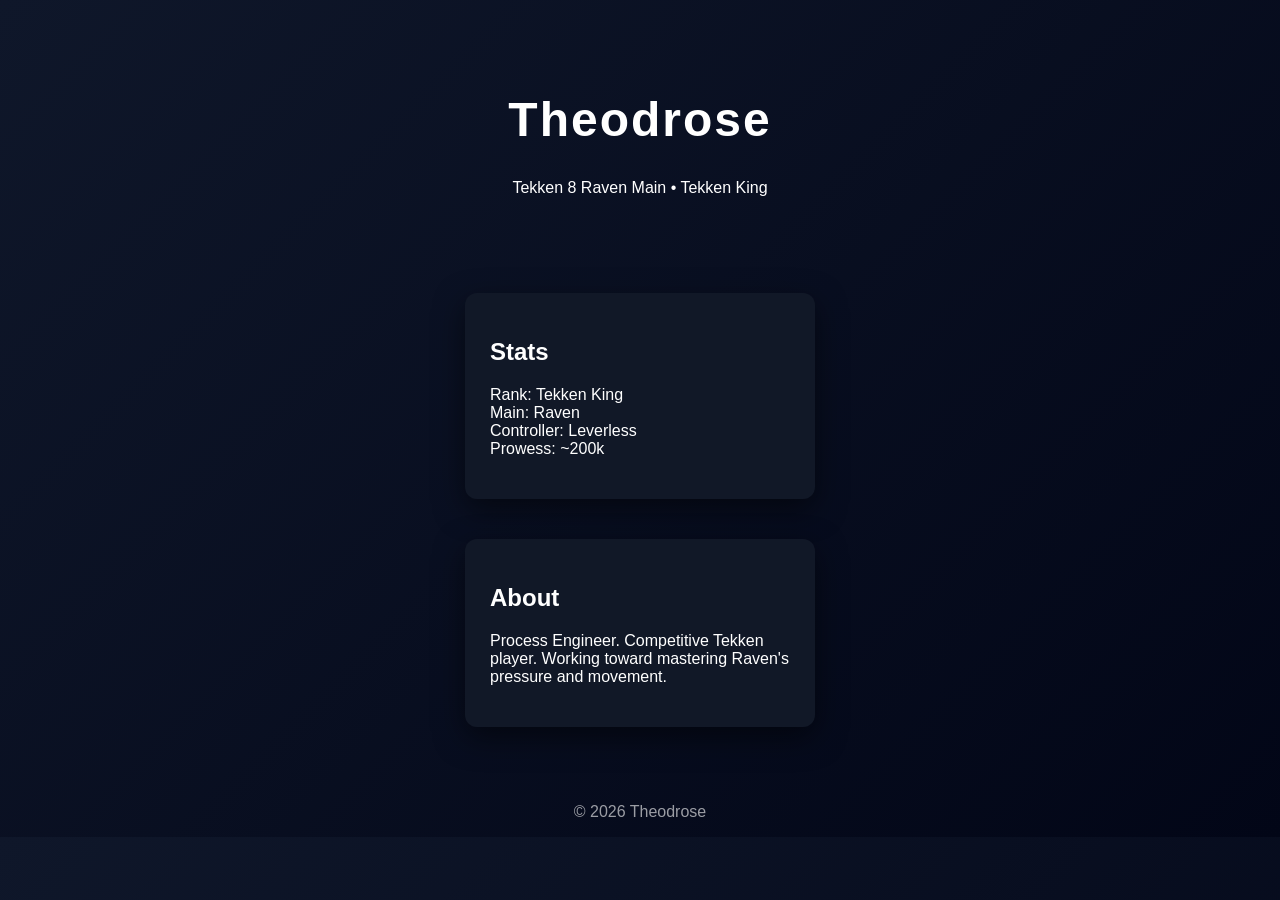
==== main.css/index.html @ 7ff73871 "initial" ====
<!DOCTYPE html>
<html lang="en">
<head>
<meta charset="UTF-8">
<meta name="viewport" content="width=device-width, initial-scale=1.0">
<title>Theodrose | Raven Main</title>
<link rel="stylesheet" href="styles.css">
</head>

<body>

<header>
<h1>Theodrose</h1>
<p>Tekken 8 Raven Main • Tekken King</p>
</header>

<section class="card">
<h2>Stats</h2>
<ul>
<li>Rank: Tekken King</li>
<li>Main: Raven</li>
<li>Controller: Leverless</li>
<li>Prowess: ~200k</li>
</ul>
</section>

<section class="card">
<h2>About</h2>
<p>
Process Engineer. Competitive Tekken player.  
Working toward mastering Raven's pressure and movement.
</p>
</section>

<footer>
<p>© 2026 Theodrose</p>
</footer>

</body>
</html>
---- main.css/styles.css ----
body{
font-family: Arial, sans-serif;
background: linear-gradient(135deg,#0f172a,#020617);
color:white;
margin:0;
padding:0;
display:flex;
flex-direction:column;
align-items:center;
}

header{
text-align:center;
padding:60px 20px;
}

h1{
font-size:48px;
letter-spacing:2px;
}

.card{
background:#111827;
padding:25px;
margin:20px;
border-radius:12px;
width:300px;
box-shadow:0 10px 30px rgba(0,0,0,0.5);
transition:transform .2s;
}

.card:hover{
transform:translateY(-6px);
}

ul{
list-style:none;
padding:0;
}

footer{
margin-top:40px;
opacity:.6;
}
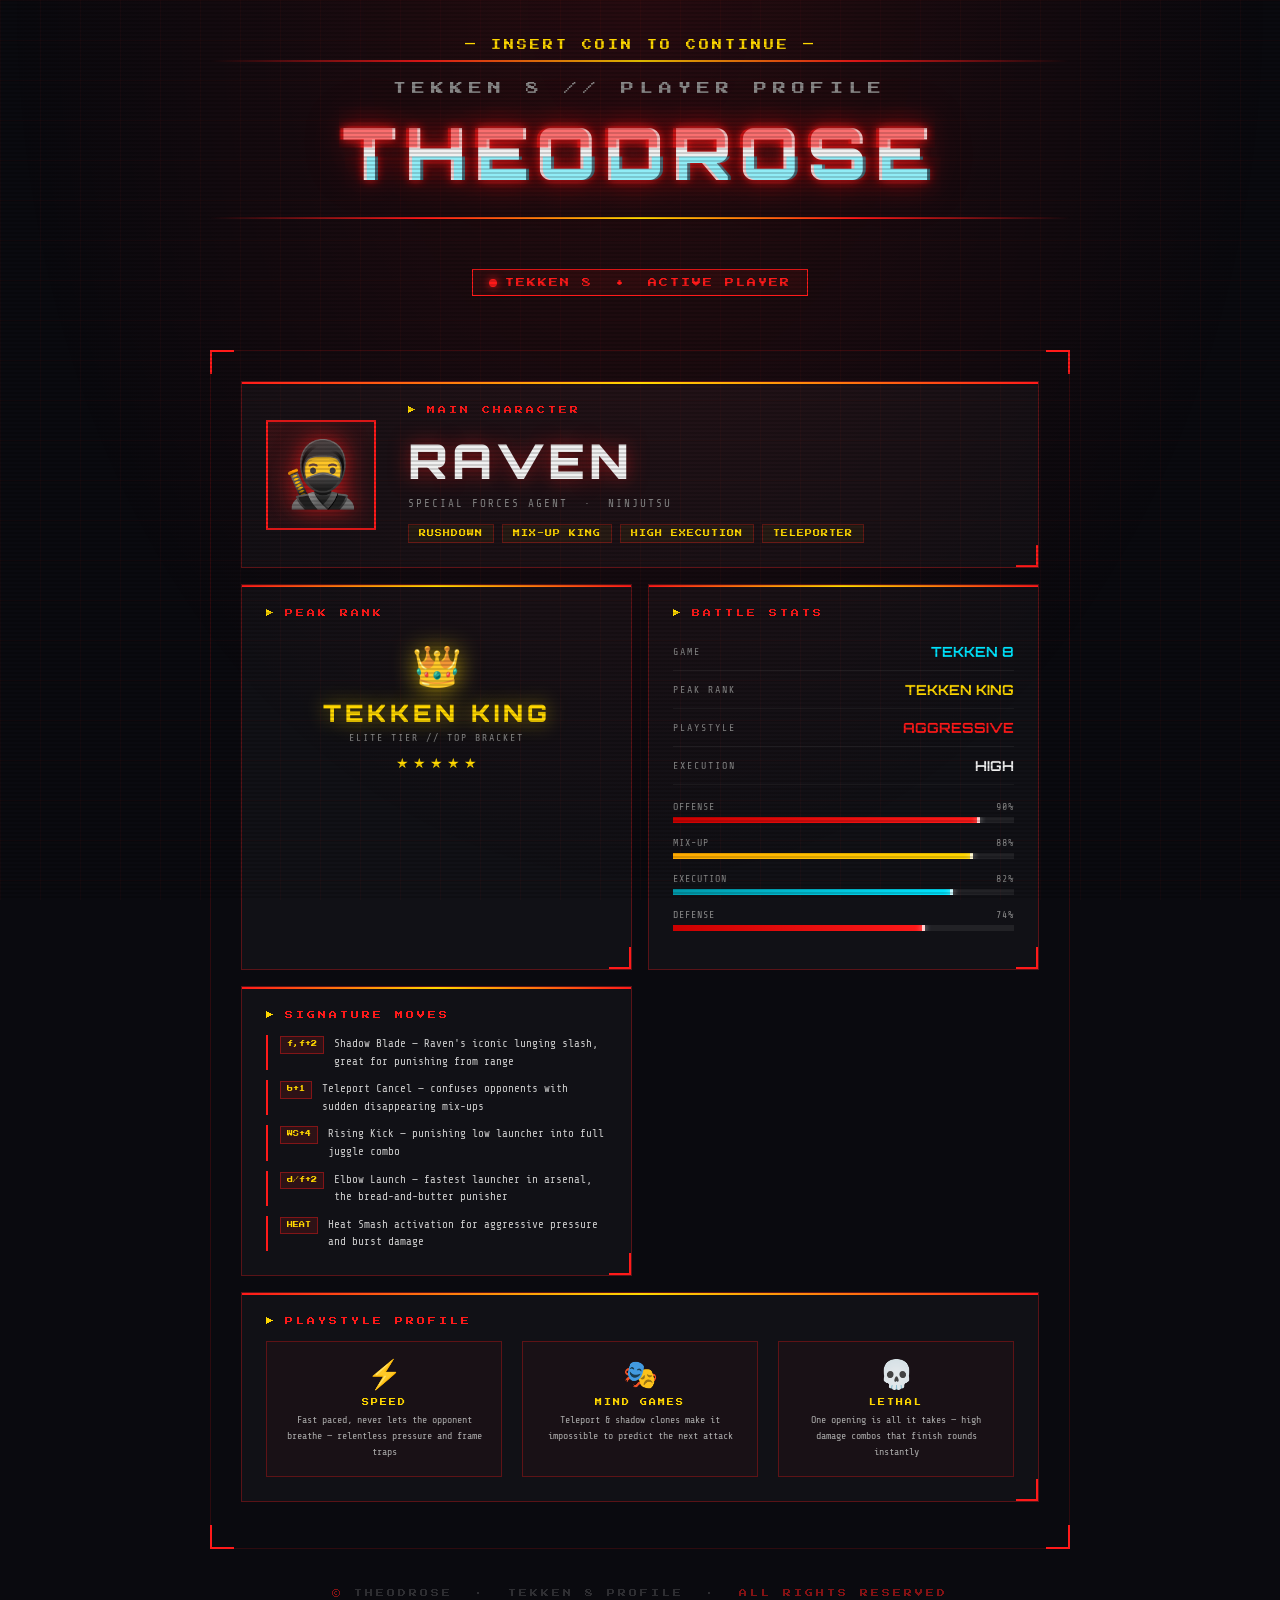
==== commit 21d0de14: "Revamp HTML structure and styles for profile page Updated title and added styles for a Tekken 8 prof" ====
--- a/main.css/index.html
+++ b/main.css/index.html
@@ -3,38 +3,705 @@
 <head>
 <meta charset="UTF-8">
 <meta name="viewport" content="width=device-width, initial-scale=1.0">
-<title>Theodrose | Raven Main</title>
-<link rel="stylesheet" href="styles.css">
+<title>THEODROSE // TEKKEN 8 PROFILE</title>
+<link href="https://fonts.googleapis.com/css2?family=Press+Start+2P&family=Orbitron:wght@400;700;900&family=Share+Tech+Mono&display=swap" rel="stylesheet">
+<style>
+  :root {
+    --bg: #0a0a0f;
+    --bg2: #0f0f1a;
+    --red: #ff1a1a;
+    --red2: #cc0000;
+    --gold: #ffd700;
+    --gold2: #ffaa00;
+    --cyan: #00e5ff;
+    --white: #f0f0f0;
+    --grey: #888;
+    --panel: rgba(255,255,255,0.03);
+    --border: rgba(255,26,26,0.3);
+  }
+
+  * { margin: 0; padding: 0; box-sizing: border-box; }
+
+  body {
+    background: var(--bg);
+    color: var(--white);
+    font-family: 'Share Tech Mono', monospace;
+    min-height: 100vh;
+    overflow-x: hidden;
+  }
+
+  /* Scanline overlay */
+  body::before {
+    content: '';
+    position: fixed;
+    inset: 0;
+    background: repeating-linear-gradient(
+      0deg,
+      transparent,
+      transparent 2px,
+      rgba(0,0,0,0.15) 2px,
+      rgba(0,0,0,0.15) 4px
+    );
+    pointer-events: none;
+    z-index: 1000;
+  }
+
+  /* CRT flicker */
+  @keyframes flicker {
+    0%, 100% { opacity: 1; }
+    92% { opacity: 1; }
+    93% { opacity: 0.85; }
+    94% { opacity: 1; }
+    96% { opacity: 0.9; }
+    97% { opacity: 1; }
+  }
+  body { animation: flicker 8s infinite; }
+
+  /* Grid background */
+  .grid-bg {
+    position: fixed;
+    inset: 0;
+    background-image:
+      linear-gradient(rgba(255,26,26,0.04) 1px, transparent 1px),
+      linear-gradient(90deg, rgba(255,26,26,0.04) 1px, transparent 1px);
+    background-size: 40px 40px;
+    z-index: 0;
+  }
+
+  .grid-bg::after {
+    content: '';
+    position: absolute;
+    inset: 0;
+    background: radial-gradient(ellipse at 50% 0%, rgba(255,26,26,0.12) 0%, transparent 70%);
+  }
+
+  /* Main container */
+  .container {
+    position: relative;
+    z-index: 1;
+    max-width: 900px;
+    margin: 0 auto;
+    padding: 40px 20px 80px;
+  }
+
+  /* Header / coin insert area */
+  .coin-prompt {
+    text-align: center;
+    font-family: 'Press Start 2P', monospace;
+    font-size: 10px;
+    color: var(--gold);
+    letter-spacing: 3px;
+    margin-bottom: 10px;
+    animation: blink 1.2s step-end infinite;
+  }
+  @keyframes blink { 0%,100%{opacity:1} 50%{opacity:0} }
+
+  /* Title */
+  .title-wrap {
+    text-align: center;
+    margin-bottom: 50px;
+    position: relative;
+  }
+
+  .title-wrap::before {
+    content: '';
+    display: block;
+    height: 2px;
+    background: linear-gradient(90deg, transparent, var(--red), var(--gold), var(--red), transparent);
+    margin-bottom: 20px;
+    animation: pulse-line 2s ease-in-out infinite;
+  }
+
+  @keyframes pulse-line {
+    0%,100% { opacity: 0.6; }
+    50% { opacity: 1; }
+  }
+
+  .game-title {
+    font-family: 'Press Start 2P', monospace;
+    font-size: clamp(8px, 2vw, 13px);
+    color: var(--grey);
+    letter-spacing: 6px;
+    margin-bottom: 12px;
+  }
+
+  .player-name {
+    font-family: 'Orbitron', sans-serif;
+    font-weight: 900;
+    font-size: clamp(36px, 8vw, 72px);
+    letter-spacing: 8px;
+    text-transform: uppercase;
+    position: relative;
+    display: inline-block;
+    color: var(--white);
+    text-shadow:
+      0 0 10px rgba(255,26,26,0.8),
+      0 0 30px rgba(255,26,26,0.4),
+      0 0 60px rgba(255,26,26,0.2);
+  }
+
+  .player-name::before {
+    content: 'THEODROSE';
+    position: absolute;
+    inset: 0;
+    color: var(--red);
+    clip-path: polygon(0 0, 100% 0, 100% 45%, 0 45%);
+    transform: translateX(-3px);
+    opacity: 0.6;
+  }
+
+  .player-name::after {
+    content: 'THEODROSE';
+    position: absolute;
+    inset: 0;
+    color: var(--cyan);
+    clip-path: polygon(0 55%, 100% 55%, 100% 100%, 0 100%);
+    transform: translateX(3px);
+    opacity: 0.4;
+  }
+
+  @keyframes glitch {
+    0%,90%,100% { transform: translateX(0); }
+    92% { transform: translateX(-4px); }
+    94% { transform: translateX(4px); }
+    96% { transform: translateX(-2px); }
+  }
+  .player-name { animation: glitch 6s infinite; }
+
+  .title-wrap::after {
+    content: '';
+    display: block;
+    height: 2px;
+    background: linear-gradient(90deg, transparent, var(--red), var(--gold), var(--red), transparent);
+    margin-top: 20px;
+  }
+
+  /* Main grid */
+  .profile-grid {
+    display: grid;
+    grid-template-columns: 1fr 1fr;
+    gap: 16px;
+    margin-bottom: 16px;
+  }
+
+  @media (max-width: 600px) {
+    .profile-grid { grid-template-columns: 1fr; }
+  }
+
+  /* Panels */
+  .panel {
+    background: var(--panel);
+    border: 1px solid var(--border);
+    padding: 24px;
+    position: relative;
+    overflow: hidden;
+    transition: border-color 0.3s, box-shadow 0.3s;
+  }
+
+  .panel:hover {
+    border-color: var(--red);
+    box-shadow: 0 0 20px rgba(255,26,26,0.15), inset 0 0 20px rgba(255,26,26,0.03);
+  }
+
+  .panel::before {
+    content: '';
+    position: absolute;
+    top: 0; left: 0; right: 0;
+    height: 2px;
+    background: linear-gradient(90deg, var(--red), var(--gold), var(--red));
+  }
+
+  /* Corner decorations */
+  .panel::after {
+    content: '';
+    position: absolute;
+    bottom: 0; right: 0;
+    width: 20px; height: 20px;
+    border-bottom: 2px solid var(--red);
+    border-right: 2px solid var(--red);
+  }
+
+  .panel-label {
+    font-family: 'Press Start 2P', monospace;
+    font-size: 8px;
+    color: var(--red);
+    letter-spacing: 3px;
+    text-transform: uppercase;
+    margin-bottom: 16px;
+    display: flex;
+    align-items: center;
+    gap: 8px;
+  }
+
+  .panel-label::before {
+    content: '▶';
+    color: var(--gold);
+    font-size: 8px;
+  }
+
+  /* Character panel — full width */
+  .character-panel {
+    grid-column: 1 / -1;
+    display: flex;
+    align-items: center;
+    gap: 32px;
+    min-height: 160px;
+  }
+
+  .char-icon {
+    flex-shrink: 0;
+    width: 110px;
+    height: 110px;
+    border: 2px solid var(--red);
+    display: flex;
+    align-items: center;
+    justify-content: center;
+    position: relative;
+    overflow: hidden;
+    background: rgba(255,26,26,0.05);
+  }
+
+  .char-icon-inner {
+    font-size: 64px;
+    line-height: 1;
+    filter: drop-shadow(0 0 12px rgba(255,26,26,0.8));
+    animation: float 3s ease-in-out infinite;
+  }
+
+  @keyframes float {
+    0%,100% { transform: translateY(0); }
+    50% { transform: translateY(-6px); }
+  }
+
+  .char-icon::after {
+    content: '';
+    position: absolute;
+    inset: 0;
+    background: linear-gradient(135deg, rgba(255,26,26,0.1) 0%, transparent 60%);
+  }
+
+  .char-info { flex: 1; }
+
+  .char-name {
+    font-family: 'Orbitron', sans-serif;
+    font-size: clamp(28px, 5vw, 48px);
+    font-weight: 900;
+    color: var(--white);
+    letter-spacing: 4px;
+    text-shadow: 0 0 20px rgba(255,26,26,0.5);
+    margin-bottom: 6px;
+  }
+
+  .char-sub {
+    font-size: 11px;
+    color: var(--grey);
+    letter-spacing: 2px;
+    margin-bottom: 14px;
+  }
+
+  .char-tags {
+    display: flex;
+    flex-wrap: wrap;
+    gap: 8px;
+  }
+
+  .tag {
+    font-family: 'Press Start 2P', monospace;
+    font-size: 7px;
+    padding: 5px 10px;
+    border: 1px solid var(--border);
+    color: var(--gold);
+    letter-spacing: 1px;
+    background: rgba(255,215,0,0.05);
+  }
+
+  /* Rank panel */
+  .rank-display {
+    text-align: center;
+    padding: 10px 0;
+  }
+
+  .rank-crown {
+    font-size: 40px;
+    display: block;
+    margin-bottom: 8px;
+    filter: drop-shadow(0 0 12px rgba(255,215,0,0.8));
+    animation: float 2.5s ease-in-out infinite;
+  }
+
+  .rank-title {
+    font-family: 'Orbitron', sans-serif;
+    font-size: clamp(16px, 3vw, 24px);
+    font-weight: 900;
+    color: var(--gold);
+    letter-spacing: 4px;
+    text-shadow: 0 0 20px rgba(255,215,0,0.6);
+    margin-bottom: 4px;
+  }
+
+  .rank-sub {
+    font-size: 10px;
+    color: var(--grey);
+    letter-spacing: 2px;
+  }
+
+  .rank-stars {
+    margin-top: 12px;
+    display: flex;
+    justify-content: center;
+    gap: 4px;
+  }
+
+  .star {
+    color: var(--gold);
+    font-size: 14px;
+    animation: star-pulse 1.5s ease-in-out infinite;
+  }
+  .star:nth-child(2) { animation-delay: 0.1s; }
+  .star:nth-child(3) { animation-delay: 0.2s; }
+  .star:nth-child(4) { animation-delay: 0.3s; }
+  .star:nth-child(5) { animation-delay: 0.4s; }
+
+  @keyframes star-pulse {
+    0%,100% { opacity: 1; transform: scale(1); }
+    50% { opacity: 0.7; transform: scale(0.9); }
+  }
+
+  /* Stats */
+  .stat-row {
+    display: flex;
+    justify-content: space-between;
+    align-items: center;
+    padding: 10px 0;
+    border-bottom: 1px solid rgba(255,255,255,0.05);
+  }
+
+  .stat-row:last-child { border-bottom: none; }
+
+  .stat-name {
+    font-size: 10px;
+    color: var(--grey);
+    letter-spacing: 2px;
+  }
+
+  .stat-val {
+    font-family: 'Orbitron', sans-serif;
+    font-weight: 700;
+    font-size: 14px;
+    color: var(--white);
+  }
+
+  .stat-val.gold { color: var(--gold); }
+  .stat-val.red { color: var(--red); }
+  .stat-val.cyan { color: var(--cyan); }
+
+  /* Bar */
+  .stat-bar-wrap {
+    margin-top: 6px;
+    margin-bottom: 14px;
+  }
+
+  .stat-bar-label {
+    display: flex;
+    justify-content: space-between;
+    font-size: 10px;
+    color: var(--grey);
+    margin-bottom: 5px;
+    letter-spacing: 1px;
+  }
+
+  .stat-bar {
+    height: 6px;
+    background: rgba(255,255,255,0.07);
+    position: relative;
+    overflow: hidden;
+  }
+
+  .stat-bar-fill {
+    height: 100%;
+    position: relative;
+    animation: bar-grow 1.5s ease-out forwards;
+    transform-origin: left;
+  }
+
+  @keyframes bar-grow {
+    from { transform: scaleX(0); }
+    to { transform: scaleX(1); }
+  }
+
+  .bar-red { background: linear-gradient(90deg, var(--red2), var(--red)); width: var(--w); }
+  .bar-gold { background: linear-gradient(90deg, var(--gold2), var(--gold)); width: var(--w); }
+  .bar-cyan { background: linear-gradient(90deg, #0099aa, var(--cyan)); width: var(--w); }
+
+  .stat-bar-fill::after {
+    content: '';
+    position: absolute;
+    top: 0; right: 0;
+    width: 3px; height: 100%;
+    background: white;
+    box-shadow: 0 0 6px white;
+    opacity: 0.8;
+  }
+
+  /* Moves / playstyle panel */
+  .move-list {
+    list-style: none;
+    display: flex;
+    flex-direction: column;
+    gap: 10px;
+  }
+
+  .move-item {
+    display: flex;
+    align-items: flex-start;
+    gap: 10px;
+    font-size: 11px;
+    line-height: 1.6;
+    color: #ccc;
+    border-left: 2px solid var(--red);
+    padding-left: 12px;
+  }
+
+  .move-key {
+    background: rgba(255,26,26,0.12);
+    border: 1px solid rgba(255,26,26,0.4);
+    color: var(--gold);
+    font-family: 'Press Start 2P', monospace;
+    font-size: 6px;
+    padding: 3px 6px;
+    white-space: nowrap;
+    flex-shrink: 0;
+    margin-top: 1px;
+  }
+
+  /* Game selector pills */
+  .game-badge {
+    display: inline-flex;
+    align-items: center;
+    gap: 8px;
+    background: rgba(255,26,26,0.08);
+    border: 1px solid var(--red);
+    padding: 8px 16px;
+    font-family: 'Press Start 2P', monospace;
+    font-size: 9px;
+    color: var(--red);
+    letter-spacing: 2px;
+    margin-bottom: 24px;
+  }
+
+  .game-badge::before {
+    content: '';
+    width: 8px; height: 8px;
+    background: var(--red);
+    border-radius: 50%;
+    box-shadow: 0 0 8px var(--red);
+    animation: blink 1s step-end infinite;
+  }
+
+  /* Bottom bar */
+  .bottom-bar {
+    margin-top: 40px;
+    text-align: center;
+    font-family: 'Press Start 2P', monospace;
+    font-size: 8px;
+    color: rgba(255,255,255,0.15);
+    letter-spacing: 3px;
+  }
+
+  .bottom-bar span {
+    color: var(--red);
+    opacity: 0.5;
+  }
+
+  /* Decorative corners on main wrapper */
+  .main-frame {
+    position: relative;
+    border: 1px solid rgba(255,26,26,0.15);
+    padding: 30px;
+  }
+
+  .corner {
+    position: absolute;
+    width: 24px; height: 24px;
+  }
+  .corner-tl { top: -1px; left: -1px; border-top: 2px solid var(--red); border-left: 2px solid var(--red); }
+  .corner-tr { top: -1px; right: -1px; border-top: 2px solid var(--red); border-right: 2px solid var(--red); }
+  .corner-bl { bottom: -1px; left: -1px; border-bottom: 2px solid var(--red); border-left: 2px solid var(--red); }
+  .corner-br { bottom: -1px; right: -1px; border-bottom: 2px solid var(--red); border-right: 2px solid var(--red); }
+
+  /* Scroll animations */
+  @keyframes fade-up {
+    from { opacity: 0; transform: translateY(20px); }
+    to { opacity: 1; transform: translateY(0); }
+  }
+
+  .panel {
+    animation: fade-up 0.6s ease-out both;
+  }
+
+  .panel:nth-child(1) { animation-delay: 0.1s; }
+  .panel:nth-child(2) { animation-delay: 0.2s; }
+  .panel:nth-child(3) { animation-delay: 0.3s; }
+  .panel:nth-child(4) { animation-delay: 0.4s; }
+  .panel:nth-child(5) { animation-delay: 0.5s; }
+</style>
 </head>
-
 <body>
 
-<header>
-<h1>Theodrose</h1>
-<p>Tekken 8 Raven Main • Tekken King</p>
-</header>
-
-<section class="card">
-<h2>Stats</h2>
-<ul>
-<li>Rank: Tekken King</li>
-<li>Main: Raven</li>
-<li>Controller: Leverless</li>
-<li>Prowess: ~200k</li>
-</ul>
-</section>
-
-<section class="card">
-<h2>About</h2>
-<p>
-Process Engineer. Competitive Tekken player.  
-Working toward mastering Raven's pressure and movement.
-</p>
-</section>
-
-<footer>
-<p>© 2026 Theodrose</p>
-</footer>
+<div class="grid-bg"></div>
+
+<div class="container">
+  <div class="coin-prompt">— INSERT COIN TO CONTINUE —</div>
+
+  <div class="title-wrap">
+    <div class="game-title">TEKKEN 8 // PLAYER PROFILE</div>
+    <div class="player-name">THEODROSE</div>
+  </div>
+
+  <div style="text-align:center; margin-bottom: 30px;">
+    <div class="game-badge">TEKKEN 8 &nbsp;•&nbsp; ACTIVE PLAYER</div>
+  </div>
+
+  <div class="main-frame">
+    <div class="corner corner-tl"></div>
+    <div class="corner corner-tr"></div>
+    <div class="corner corner-bl"></div>
+    <div class="corner corner-br"></div>
+
+    <div class="profile-grid">
+
+      <!-- Character Panel -->
+      <div class="panel character-panel">
+        <div class="char-icon">
+          <div class="char-icon-inner">🥷</div>
+        </div>
+        <div class="char-info">
+          <div class="panel-label">MAIN CHARACTER</div>
+          <div class="char-name">RAVEN</div>
+          <div class="char-sub">SPECIAL FORCES AGENT &nbsp;·&nbsp; NINJUTSU</div>
+          <div class="char-tags">
+            <span class="tag">RUSHDOWN</span>
+            <span class="tag">MIX-UP KING</span>
+            <span class="tag">HIGH EXECUTION</span>
+            <span class="tag">TELEPORTER</span>
+          </div>
+        </div>
+      </div>
+
+      <!-- Rank Panel -->
+      <div class="panel">
+        <div class="panel-label">PEAK RANK</div>
+        <div class="rank-display">
+          <span class="rank-crown">👑</span>
+          <div class="rank-title">TEKKEN KING</div>
+          <div class="rank-sub">ELITE TIER // TOP BRACKET</div>
+          <div class="rank-stars">
+            <span class="star">★</span>
+            <span class="star">★</span>
+            <span class="star">★</span>
+            <span class="star">★</span>
+            <span class="star">★</span>
+          </div>
+        </div>
+      </div>
+
+      <!-- Stats Panel -->
+      <div class="panel">
+        <div class="panel-label">BATTLE STATS</div>
+
+        <div class="stat-row">
+          <span class="stat-name">GAME</span>
+          <span class="stat-val cyan">TEKKEN 8</span>
+        </div>
+        <div class="stat-row">
+          <span class="stat-name">PEAK RANK</span>
+          <span class="stat-val gold">TEKKEN KING</span>
+        </div>
+        <div class="stat-row">
+          <span class="stat-name">PLAYSTYLE</span>
+          <span class="stat-val red">AGGRESSIVE</span>
+        </div>
+        <div class="stat-row">
+          <span class="stat-name">EXECUTION</span>
+          <span class="stat-val">HIGH</span>
+        </div>
+
+        <div style="margin-top: 16px;">
+          <div class="stat-bar-wrap">
+            <div class="stat-bar-label"><span>OFFENSE</span><span>90%</span></div>
+            <div class="stat-bar"><div class="stat-bar-fill bar-red" style="--w:90%"></div></div>
+          </div>
+          <div class="stat-bar-wrap">
+            <div class="stat-bar-label"><span>MIX-UP</span><span>88%</span></div>
+            <div class="stat-bar"><div class="stat-bar-fill bar-gold" style="--w:88%"></div></div>
+          </div>
+          <div class="stat-bar-wrap">
+            <div class="stat-bar-label"><span>EXECUTION</span><span>82%</span></div>
+            <div class="stat-bar"><div class="stat-bar-fill bar-cyan" style="--w:82%"></div></div>
+          </div>
+          <div class="stat-bar-wrap">
+            <div class="stat-bar-label"><span>DEFENSE</span><span>74%</span></div>
+            <div class="stat-bar"><div class="stat-bar-fill bar-red" style="--w:74%"></div></div>
+          </div>
+        </div>
+      </div>
+
+      <!-- Moves / Playstyle Panel -->
+      <div class="panel">
+        <div class="panel-label">SIGNATURE MOVES</div>
+        <ul class="move-list">
+          <li class="move-item">
+            <span class="move-key">f,f+2</span>
+            <span>Shadow Blade — Raven's iconic lunging slash, great for punishing from range</span>
+          </li>
+          <li class="move-item">
+            <span class="move-key">b+1</span>
+            <span>Teleport Cancel — confuses opponents with sudden disappearing mix-ups</span>
+          </li>
+          <li class="move-item">
+            <span class="move-key">WS+4</span>
+            <span>Rising Kick — punishing low launcher into full juggle combo</span>
+          </li>
+          <li class="move-item">
+            <span class="move-key">d/f+2</span>
+            <span>Elbow Launch — fastest launcher in arsenal, the bread-and-butter punisher</span>
+          </li>
+          <li class="move-item">
+            <span class="move-key">HEAT</span>
+            <span>Heat Smash activation for aggressive pressure and burst damage</span>
+          </li>
+        </ul>
+      </div>
+
+      <!-- Playstyle Philosophy -->
+      <div class="panel" style="grid-column: 1 / -1;">
+        <div class="panel-label">PLAYSTYLE PROFILE</div>
+        <div style="display: grid; grid-template-columns: repeat(auto-fit, minmax(180px, 1fr)); gap: 20px; margin-top: 8px;">
+          <div style="border: 1px solid var(--border); padding: 16px; text-align: center; background: rgba(255,26,26,0.03);">
+            <div style="font-size: 28px; margin-bottom: 8px;">⚡</div>
+            <div style="font-family: 'Press Start 2P', monospace; font-size: 7px; color: var(--gold); margin-bottom: 6px; letter-spacing: 2px;">SPEED</div>
+            <div style="font-size: 10px; color: #aaa; line-height: 1.6;">Fast paced, never lets the opponent breathe — relentless pressure and frame traps</div>
+          </div>
+          <div style="border: 1px solid var(--border); padding: 16px; text-align: center; background: rgba(255,26,26,0.03);">
+            <div style="font-size: 28px; margin-bottom: 8px;">🎭</div>
+            <div style="font-family: 'Press Start 2P', monospace; font-size: 7px; color: var(--gold); margin-bottom: 6px; letter-spacing: 2px;">MIND GAMES</div>
+            <div style="font-size: 10px; color: #aaa; line-height: 1.6;">Teleport & shadow clones make it impossible to predict the next attack</div>
+          </div>
+          <div style="border: 1px solid var(--border); padding: 16px; text-align: center; background: rgba(255,26,26,0.03);">
+            <div style="font-size: 28px; margin-bottom: 8px;">💀</div>
+            <div style="font-family: 'Press Start 2P', monospace; font-size: 7px; color: var(--gold); margin-bottom: 6px; letter-spacing: 2px;">LETHAL</div>
+            <div style="font-size: 10px; color: #aaa; line-height: 1.6;">One opening is all it takes — high damage combos that finish rounds instantly</div>
+          </div>
+        </div>
+      </div>
+
+    </div><!-- end profile-grid -->
+  </div><!-- end main-frame -->
+
+  <div class="bottom-bar">
+    <span>©</span> THEODROSE &nbsp;·&nbsp; TEKKEN 8 PROFILE &nbsp;·&nbsp; <span>ALL RIGHTS RESERVED</span>
+  </div>
+</div>
 
 </body>
-</html>+</html>
